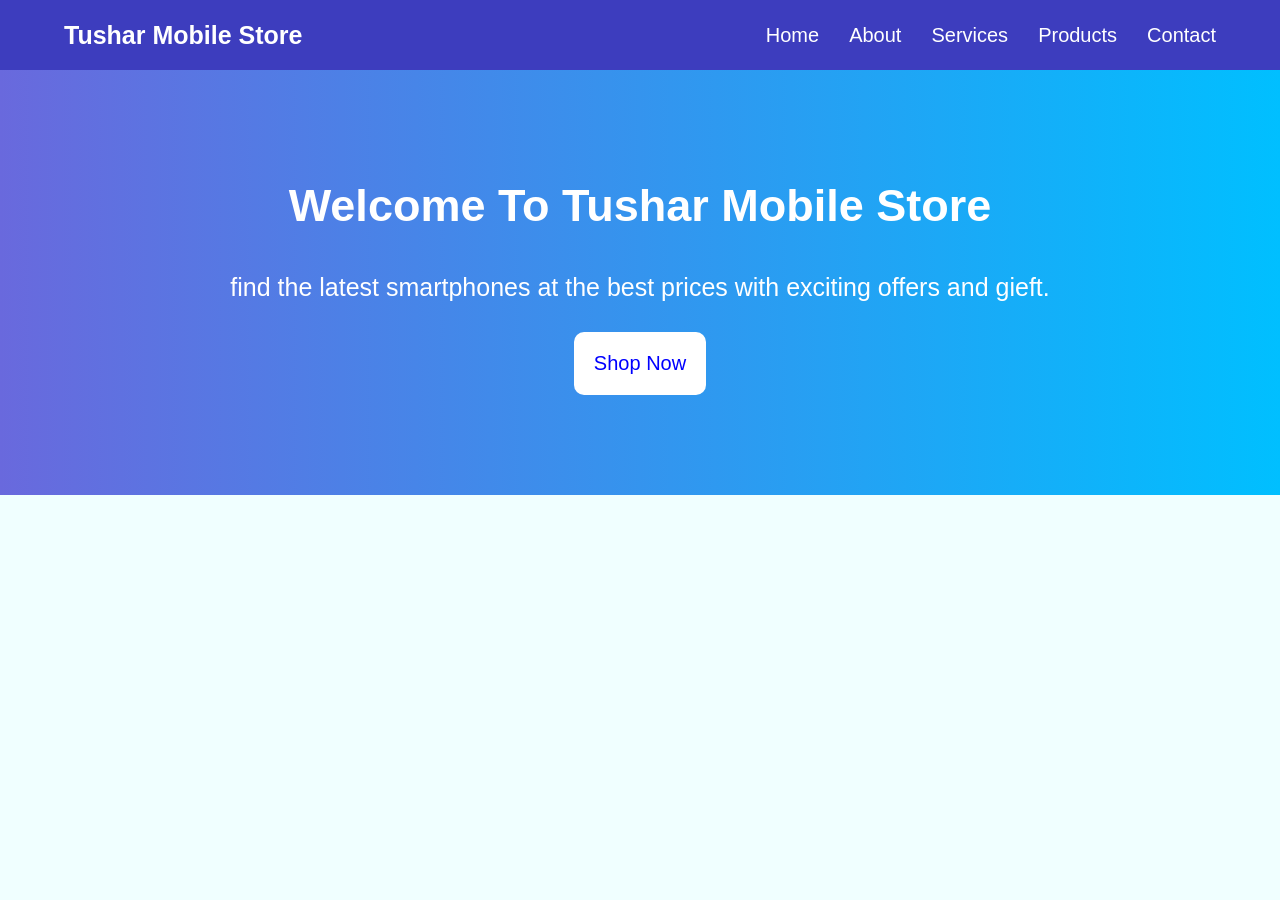
==== index.html @ df390cc0 "1st day" ====
<!DOCTYPE html>
<html lang="en">
<head>
    <meta charset="UTF-8">
    <meta name="viewport" content="width=device-width, initial-scale=1.0">
    <title>LANDING PAGE</title>
    <link rel="stylesheet" href="style.css">
</head>
<body>
    
    <header>
         <nav>
            <h2 class="logo">Tushar Mobile Store</h2>
             <ul>
                <li><a href="#">Home</a></li>
                <li><a href="#about">About</a></li>
                <li><a href="#services">Services</a></li>
                <li><a href="#products">Products</a></li>
                <li><a href="#contact">Contact</a></li>

             </ul>
         </nav>
    </header>

    <section class="hero">
        <div>
            <h1>Welcome To Tushar Mobile Store</h1>

            <P>find the latest smartphones at the best prices with exciting offers and gieft.</P>

             <button class="my-button">Shop Now</button>

        </div>
    </section>
</body>
</html>
---- style.css ----
*{
    margin: 0;
    padding: 0;
    box-sizing: border-box;
}
body{
    font-family: Arial, Helvetica, sans-serif;
    line-height: 1.6;
    background-color: azure;
}
header{
    background-color: rgb(61, 61, 190);
    color: white;
    padding: 15px 0;
    position: sticky;
    top: 0;
}
nav{
    width: 90%;
    display: flex;
    justify-content:space-between;
    margin: auto;
    align-items: center;
}
.logo{
    font-size: 25px;
}
nav ul{
    display: flex;
    list-style: none;
}
nav ul li{
     margin-left: 30px;
}
nav ul li a{
    color: white;
    text-decoration: none;
    font-size: 20px;
    transition: 0.2s;

}
nav ul li a:hover{
    color:greenyellow;
}
.hero{
    background: linear-gradient(to right,rgb(105, 105, 221),#00bfff);
    color: white;
    text-align: center;
    padding:100px 20px ;
}

.hero h1{
    font-size: 45px;
    margin-bottom:25px;
}
.hero p{
    font-size: 25px;
    margin-bottom: 25px;

}
.my-button{
    background-color:white;
    color: blue;
    cursor: pointer;
    border-radius: 10px;
    border: none;
    padding: 20px 20px;
    font-size: 20px;
    transition: 0.3s;
}

.my-button:hover{
    background: yellowgreen;
    color:black;

}
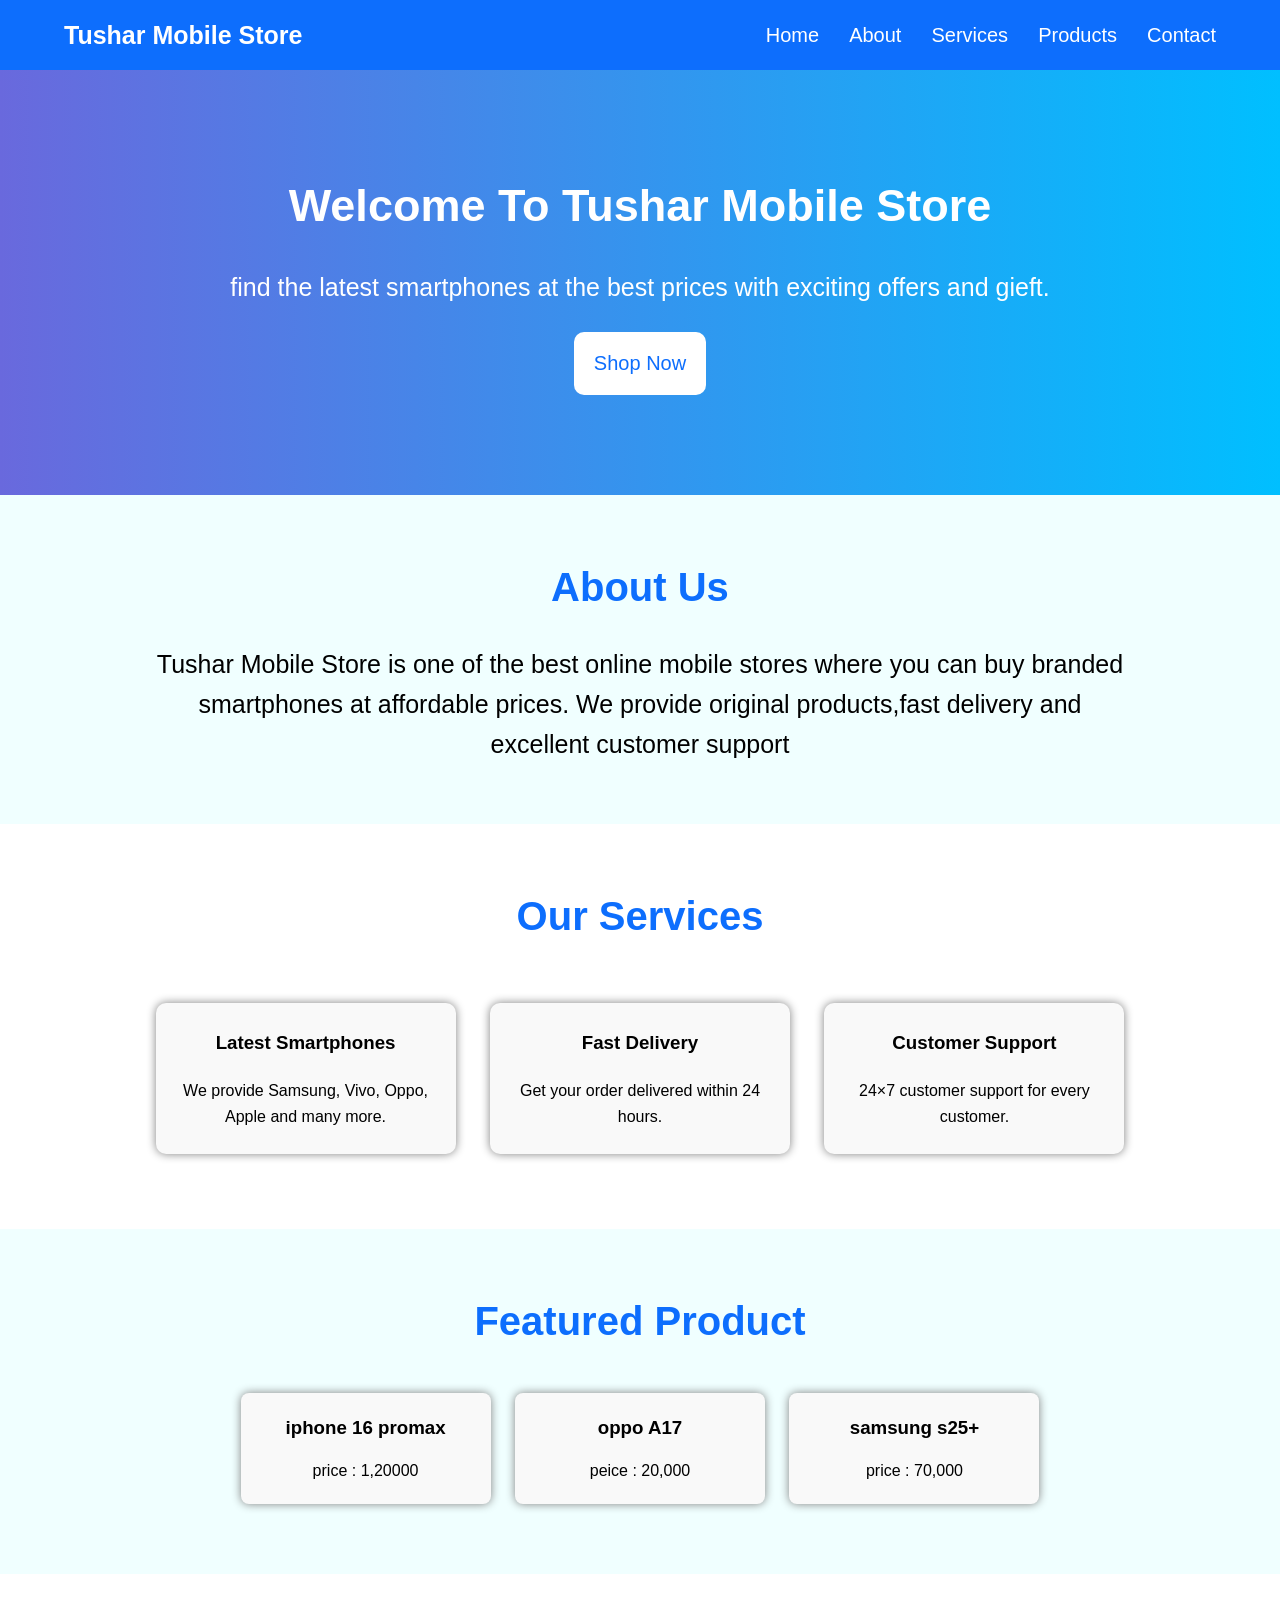
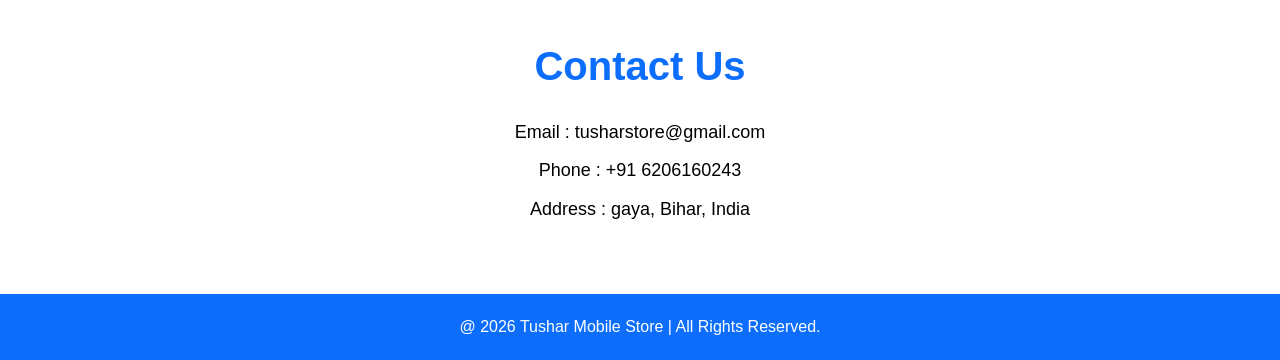
==== commit f1342f49: "complete landing page" ====
--- a/index.html
+++ b/index.html
@@ -29,8 +29,86 @@
             <P>find the latest smartphones at the best prices with exciting offers and gieft.</P>
 
              <button class="my-button">Shop Now</button>
+        </div>
+    </section>
+
+    <section class="about">
+
+        <h2 id="heading">About Us</h2>
+        <p>Tushar Mobile Store is one of the best online mobile stores where you can buy branded smartphones at affordable prices. We provide original products,fast delivery and excellent customer support</p>
+
+    </section>
+     <section class="services">
+
+        <h2 id="service-heading">Our Services</h2>
+
+        <div class="service-box">
+
+            <h3 class="service-h3"> Latest Smartphones</h3>
+
+            <p>We provide Samsung, Vivo, Oppo, Apple and many more.</p>
+
+        </div>
+
+        <div class="service-box">
+
+            <h3 class="service-h3">  Fast Delivery</h3>
+
+            <p>Get your order delivered within 24 hours.</p>
+
+        </div>
+
+        <div class="service-box">
+
+            <h3 class="service-h3"> Customer Support</h3>
+
+            <p>24×7 customer support for every customer.</p>
 
         </div>
     </section>
+              
+
+    <section class="Products">
+
+        <h2 id="feature-heading">Featured Product</h2>
+          <div class="product-box">
+
+             <h3 class="producth3">iphone 16 promax</h3>
+             <p>price : 1,20000</p>
+
+          </div>
+
+          <div class="product-box">
+            <h3 class="producth3">oppo A17</h3>
+            <p>peice : 20,000</p>
+            </div>
+
+          <div class="product-box">
+             <h3 class="producth3">samsung s25+</h3>
+             <p>price : 70,000</p>
+
+          </div>
+    </section>
+
+      <section  class="contact">
+
+        <h2>Contact Us</h2>
+
+        <p>Email : tusharstore@gmail.com</p>
+
+        <p>Phone : +91 6206160243</p>
+
+        <p>Address : gaya, Bihar, India</p>
+
+    </section>
+
+      <footer>
+
+        <p>
+            @ 2026 Tushar Mobile Store | All Rights Reserved.
+        </p>
+
+    </footer>
+
 </body>
 </html>
--- a/style.css
+++ b/style.css
@@ -9,7 +9,7 @@
     background-color: azure;
 }
 header{
-    background-color: rgb(61, 61, 190);
+    background-color:#0d6efd;
     color: white;
     padding: 15px 0;
     position: sticky;
@@ -60,7 +60,7 @@
 }
 .my-button{
     background-color:white;
-    color: blue;
+    color: #0d6efd;
     cursor: pointer;
     border-radius: 10px;
     border: none;
@@ -74,4 +74,127 @@
     color:black;
 
 }
-
+.about{
+  width: 80%;
+  text-align: center;
+  padding: 60px 20px;
+  margin: auto;
+
+}
+#heading{
+    font-size: 40px;
+    color: #0d6efd;
+    margin-bottom: 25px;
+}
+.about p{
+   font-size: 25px;  
+}
+.services{
+    padding: 60px 20px;
+    background: white;
+    text-align: center;
+    
+}
+#service-heading{
+    margin-bottom: 40px;
+    font-size: 40px;
+    color: #0d6efd;
+
+
+}
+.service-box{
+        
+    width: 300px;
+    display: inline-block;
+    margin: 15px;
+    background: #f9f9f9;
+    padding: 25px;
+    border-radius: 10px;
+    box-shadow: 0px 0px 10px gray;
+    transition: 0.3s;
+   
+}
+.service-h3{
+    margin-bottom: 20px;
+}
+.service-box:hover{
+    transform: translateY(-10px);
+}
+.Products{
+    padding: 60px 20px;
+    text-align: center;
+}
+#feature-heading{
+    color:#0d6efd;
+    font-size: 40px;
+    margin-bottom: 30px;
+}
+.product-box{
+    width: 250px;
+    display: inline-block;
+    margin: 10px;
+    background: #f9f9f9;
+    padding: 20px;
+    border-radius: 8px;
+    box-shadow: 0px 0px 10px gray;
+    transition: 0.3s;
+
+}
+.producth3{
+    margin-bottom: 15px;
+}
+.product-box:hover{
+    transform: translateY(-10px);
+}
+.contact{
+    background: white;
+    text-align: center;
+    padding: 60px 20px;
+}
+
+.contact h2{
+    color: #0d6efd;
+    margin-bottom: 20px;
+    font-size: 40px;
+}
+
+.contact p{
+    font-size: 18px;
+    margin: 10px;
+}
+footer{
+    background: #0d6efd;
+    color: white;
+    text-align: center;
+    padding: 20px;
+}
+@media(max-width:768px){
+
+    nav{
+        flex-direction: column;
+    }
+
+    nav ul{
+        flex-direction: column;
+        text-align: center;
+        margin-top: 15px;
+    }
+
+    nav ul li{
+        margin: 10px 0;
+    }
+
+    .hero h1{
+        font: size 35px;
+    }
+
+    .hero p{
+        font-size: 18px;
+    }
+
+    .service-box,
+    .product-box{
+        width: 90%;
+    }
+
+}
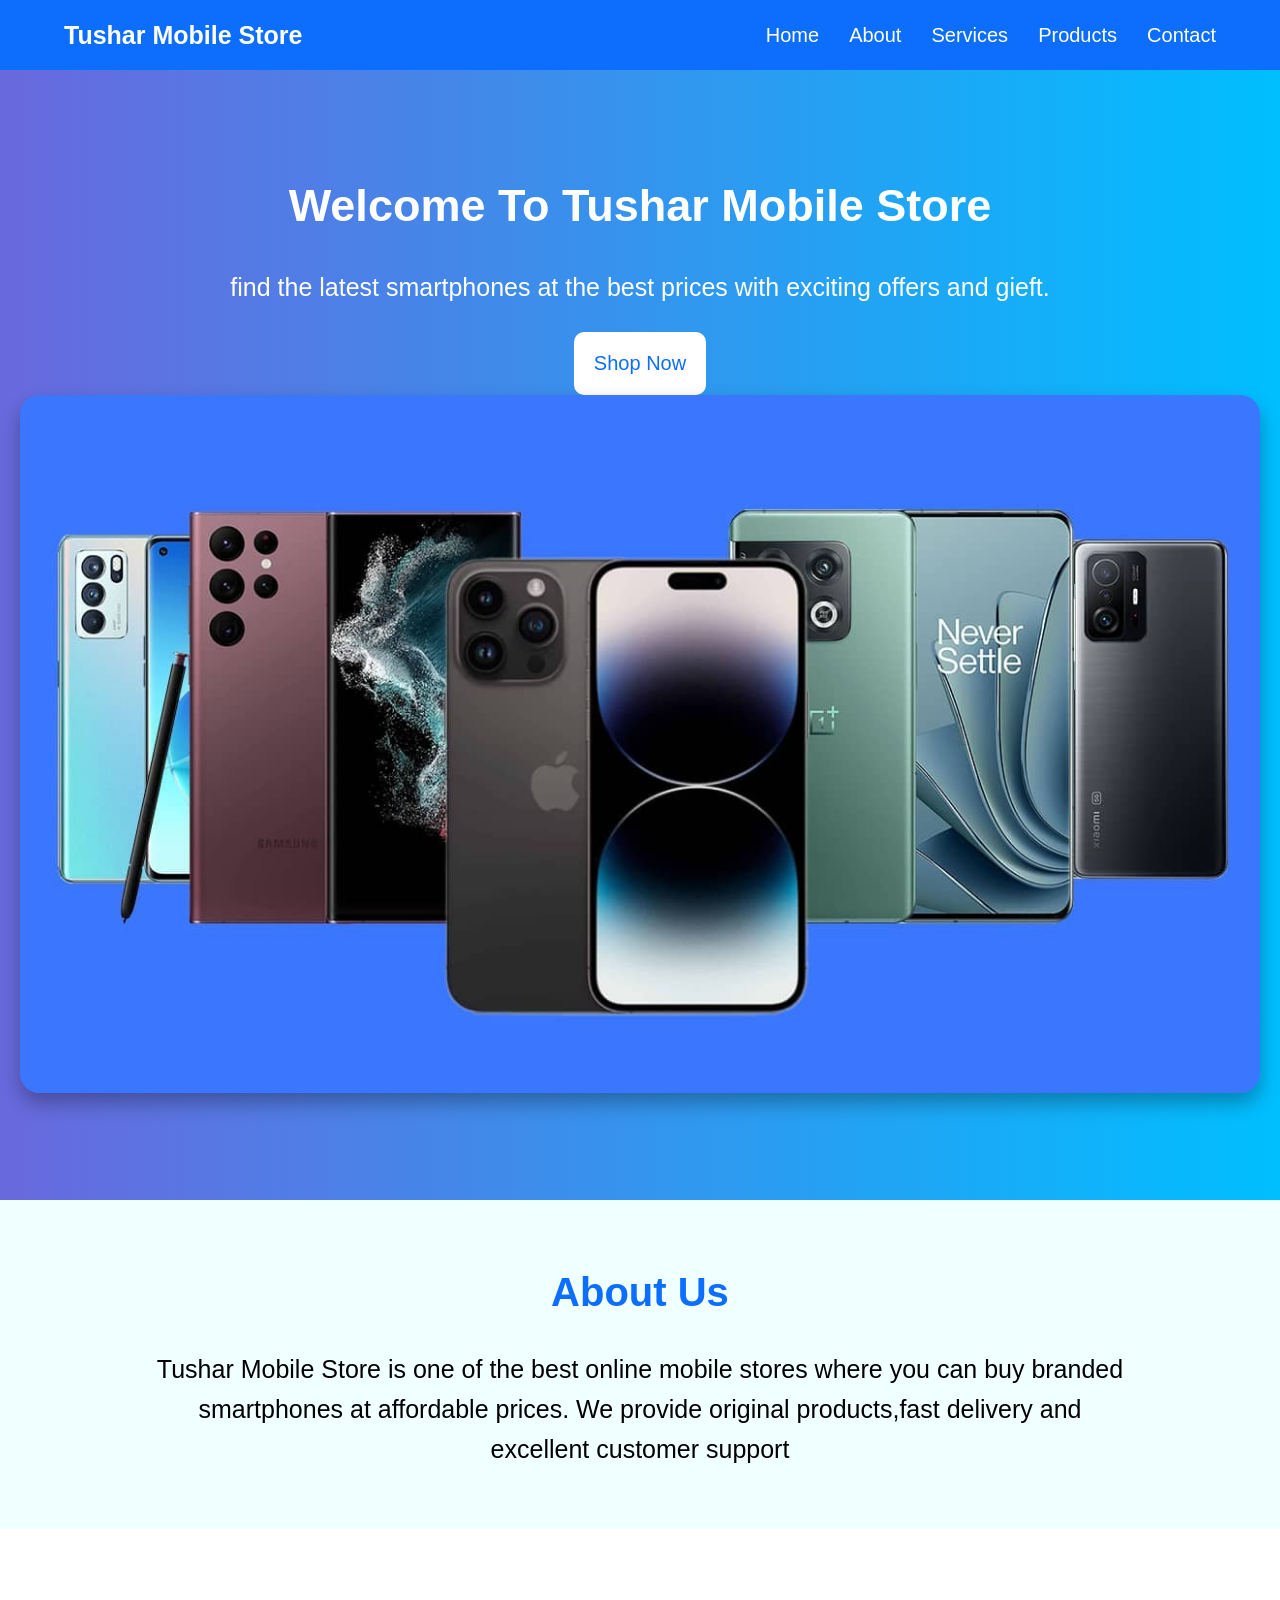
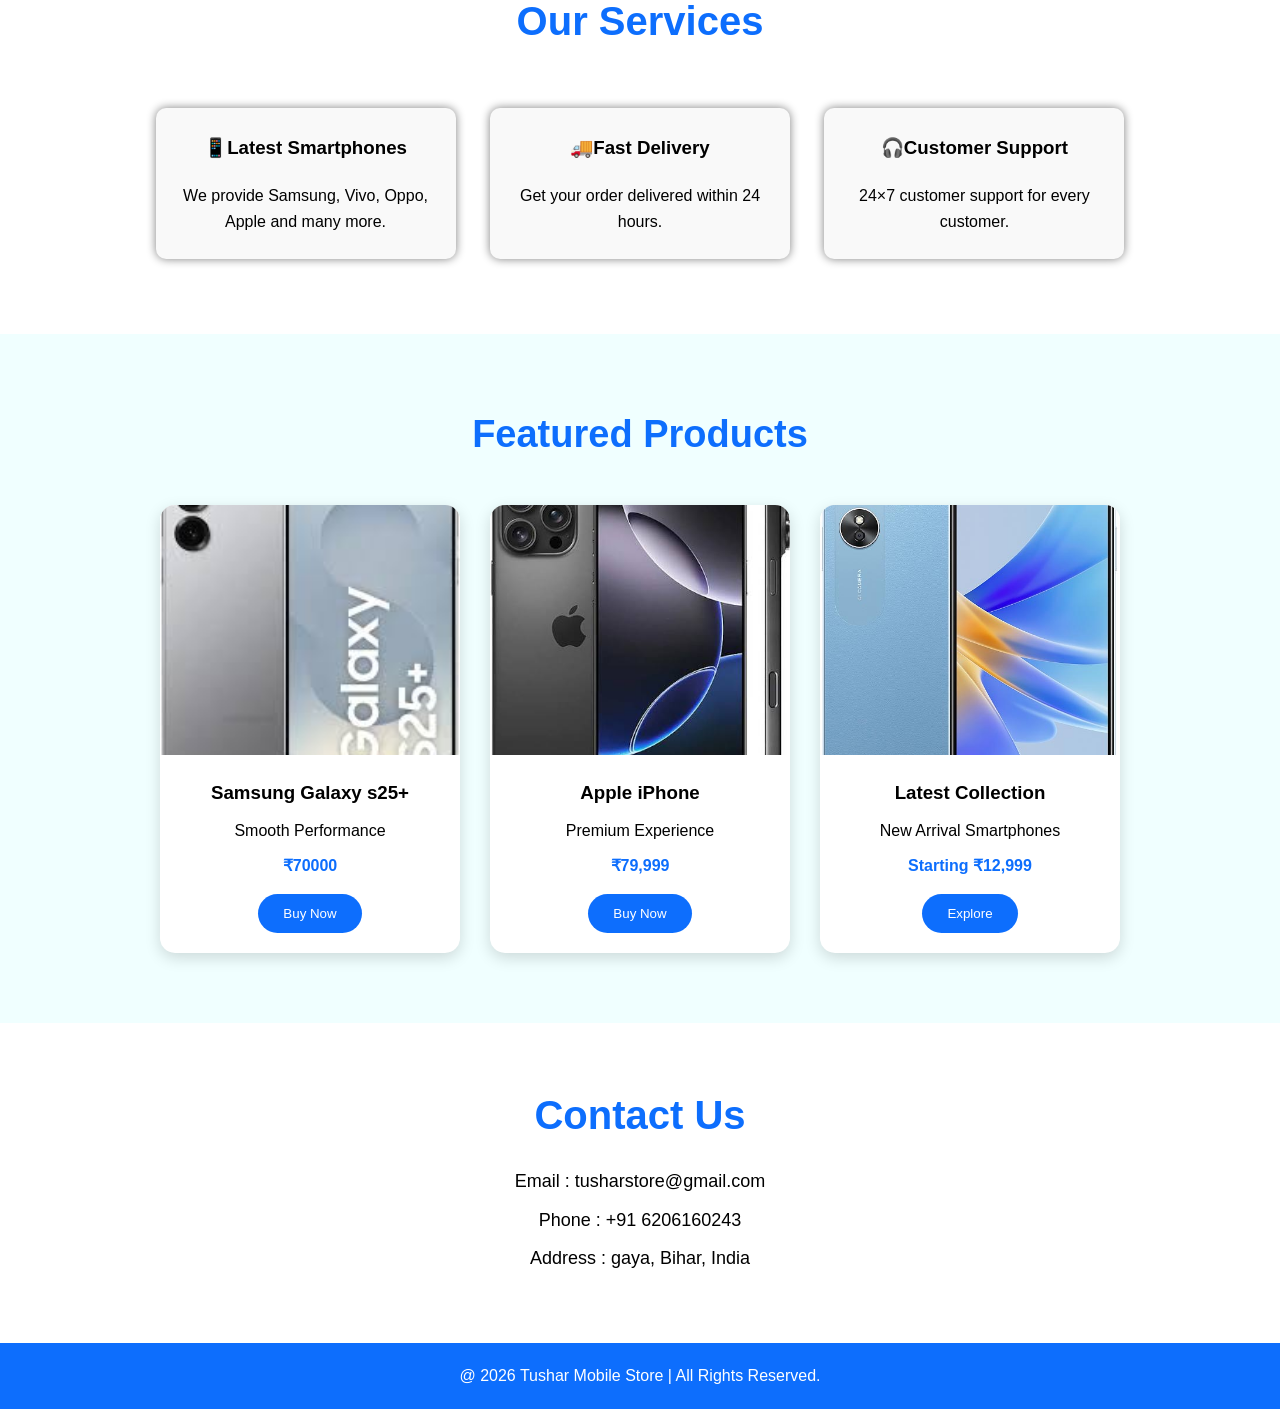
==== commit 999d2f9f: "add photo" ====
--- a/index.html
+++ b/index.html
@@ -21,6 +21,7 @@
              </ul>
          </nav>
     </header>
+    <!-- hero section -->
 
     <section class="hero">
         <div>
@@ -28,8 +29,15 @@
 
             <P>find the latest smartphones at the best prices with exciting offers and gieft.</P>
 
-             <button class="my-button">Shop Now</button>
+            <button class="my-button">Shop Now</button>
         </div>
+
+       <div class="hero-image">
+
+          <img src="images/hero.jpg" alt="All Mobile">
+
+        </div>
+
     </section>
 
     <section class="about">
@@ -38,13 +46,14 @@
         <p>Tushar Mobile Store is one of the best online mobile stores where you can buy branded smartphones at affordable prices. We provide original products,fast delivery and excellent customer support</p>
 
     </section>
+    <!-- service section -->
      <section class="services">
 
         <h2 id="service-heading">Our Services</h2>
 
         <div class="service-box">
-
-            <h3 class="service-h3"> Latest Smartphones</h3>
+              
+            <h3 class="service-h3">📱Latest Smartphones</h3>
 
             <p>We provide Samsung, Vivo, Oppo, Apple and many more.</p>
 
@@ -52,7 +61,7 @@
 
         <div class="service-box">
 
-            <h3 class="service-h3">  Fast Delivery</h3>
+            <h3 class="service-h3">🚚Fast Delivery</h3>
 
             <p>Get your order delivered within 24 hours.</p>
 
@@ -60,36 +69,81 @@
 
         <div class="service-box">
 
-            <h3 class="service-h3"> Customer Support</h3>
+            <h3 class="service-h3"> 🎧Customer Support</h3>
 
-            <p>24×7 customer support for every customer.</p>
+            <p> 24×7 customer support for every customer.</p>
 
         </div>
     </section>
+
+    <!-- product section -->
               
+   <section class="products" id="products">
+         
+    <h2>Featured Products</h2>
 
-    <section class="Products">
+    <div class="product-container">
 
-        <h2 id="feature-heading">Featured Product</h2>
-          <div class="product-box">
+    <div class="product-card">
 
-             <h3 class="producth3">iphone 16 promax</h3>
-             <p>price : 1,20000</p>
+    <img src="images/samsung.jpg" alt="Samsung">
 
-          </div>
+    <h3>Samsung Galaxy s25+</h3>
 
-          <div class="product-box">
-            <h3 class="producth3">oppo A17</h3>
-            <p>peice : 20,000</p>
-            </div>
+    <p>
 
-          <div class="product-box">
-             <h3 class="producth3">samsung s25+</h3>
-             <p>price : 70,000</p>
+    Smooth Performance
 
-          </div>
-    </section>
+   </p>
 
+   <h4>₹70000</h4>
+
+   <button>Buy Now</button>
+
+   </div>
+
+   <div class="product-card">
+
+        <img src="images/iphone.jpg" alt="iPhone">
+
+        <h3>Apple iPhone</h3>
+
+       <p>
+
+       Premium Experience
+
+       </p>
+
+      <h4>₹79,999</h4>
+
+      <button>Buy Now</button>
+
+      </div>
+
+      <div class="product-card">
+
+      <img src="images/oppo-a17.jpg" alt="Mobiles">
+
+      <h3>Latest Collection</h3>
+
+      <p>
+
+      New Arrival Smartphones
+
+      </p>
+
+      <h4>Starting ₹12,999</h4>
+
+      <button>Explore</button>
+
+     </div>
+
+     </div>
+
+   </section>
+
+     
+   <!-- contact section -->
       <section  class="contact">
 
         <h2>Contact Us</h2>
--- a/style.css
+++ b/style.css
@@ -73,6 +73,17 @@
     background: yellowgreen;
     color:black;
 
+}
+.hero-image{
+    flex:1;
+    text-align:center;
+}
+
+.hero-image img{
+    width:90%px;
+    max-width:100%;
+    border-radius:20px;
+    box-shadow:0 10px 20px rgba(0,0,0,.3);
 }
 .about{
   width: 80%;
@@ -120,32 +131,77 @@
 .service-box:hover{
     transform: translateY(-10px);
 }
+.products{
+    padding:70px 10%;
+}
+
+.products h2{
+    text-align:center;
+    color:#0d6efd;
+    font-size:38px;
+    margin-bottom:40px;
+}
+
+.product-container{
+    display:flex;
+    justify-content:center;
+    gap:30px;
+    flex-wrap:wrap;
+}
+
+.product-card{
+    background:white;
+    width:300px;
+    border-radius:15px;
+    overflow:hidden;
+    box-shadow:0 5px 15px rgba(0,0,0,.15);
+    text-align:center;
+    transition:.4s;
+}
+
+.product-card:hover{
+    transform:scale(1.05);
+}
+
+.product-card img{
+    width:100%;
+    height:250px;
+    object-fit:cover;
+}
+
+.product-card h3{
+    margin-top:15px;
+}
+
+.product-card p{
+    margin:10px;
+}
+
+.product-card h4{
+    color:#0d6efd;
+    margin-bottom:15px;
+}
+
+.product-card button{
+    margin-bottom:20px;
+    padding:12px 25px;
+    border:none;
+    background:#0d6efd;
+    color:white;
+    border-radius:25px;
+    cursor:pointer;
+    transition:.3s;
+}
+
+.product-card button:hover{
+    background:black;
+}
+
 .Products{
     padding: 60px 20px;
     text-align: center;
 }
-#feature-heading{
-    color:#0d6efd;
-    font-size: 40px;
-    margin-bottom: 30px;
-}
-.product-box{
-    width: 250px;
-    display: inline-block;
-    margin: 10px;
-    background: #f9f9f9;
-    padding: 20px;
-    border-radius: 8px;
-    box-shadow: 0px 0px 10px gray;
-    transition: 0.3s;
-
-}
-.producth3{
-    margin-bottom: 15px;
-}
-.product-box:hover{
-    transform: translateY(-10px);
-}
+
 .contact{
     background: white;
     text-align: center;
@@ -196,5 +252,12 @@
     .product-box{
         width: 90%;
     }
-
-}+    
+    .hero-image{
+    margin-top:40px;
+    }
+
+    .hero-image img{
+     width:280px;
+    }
+  }
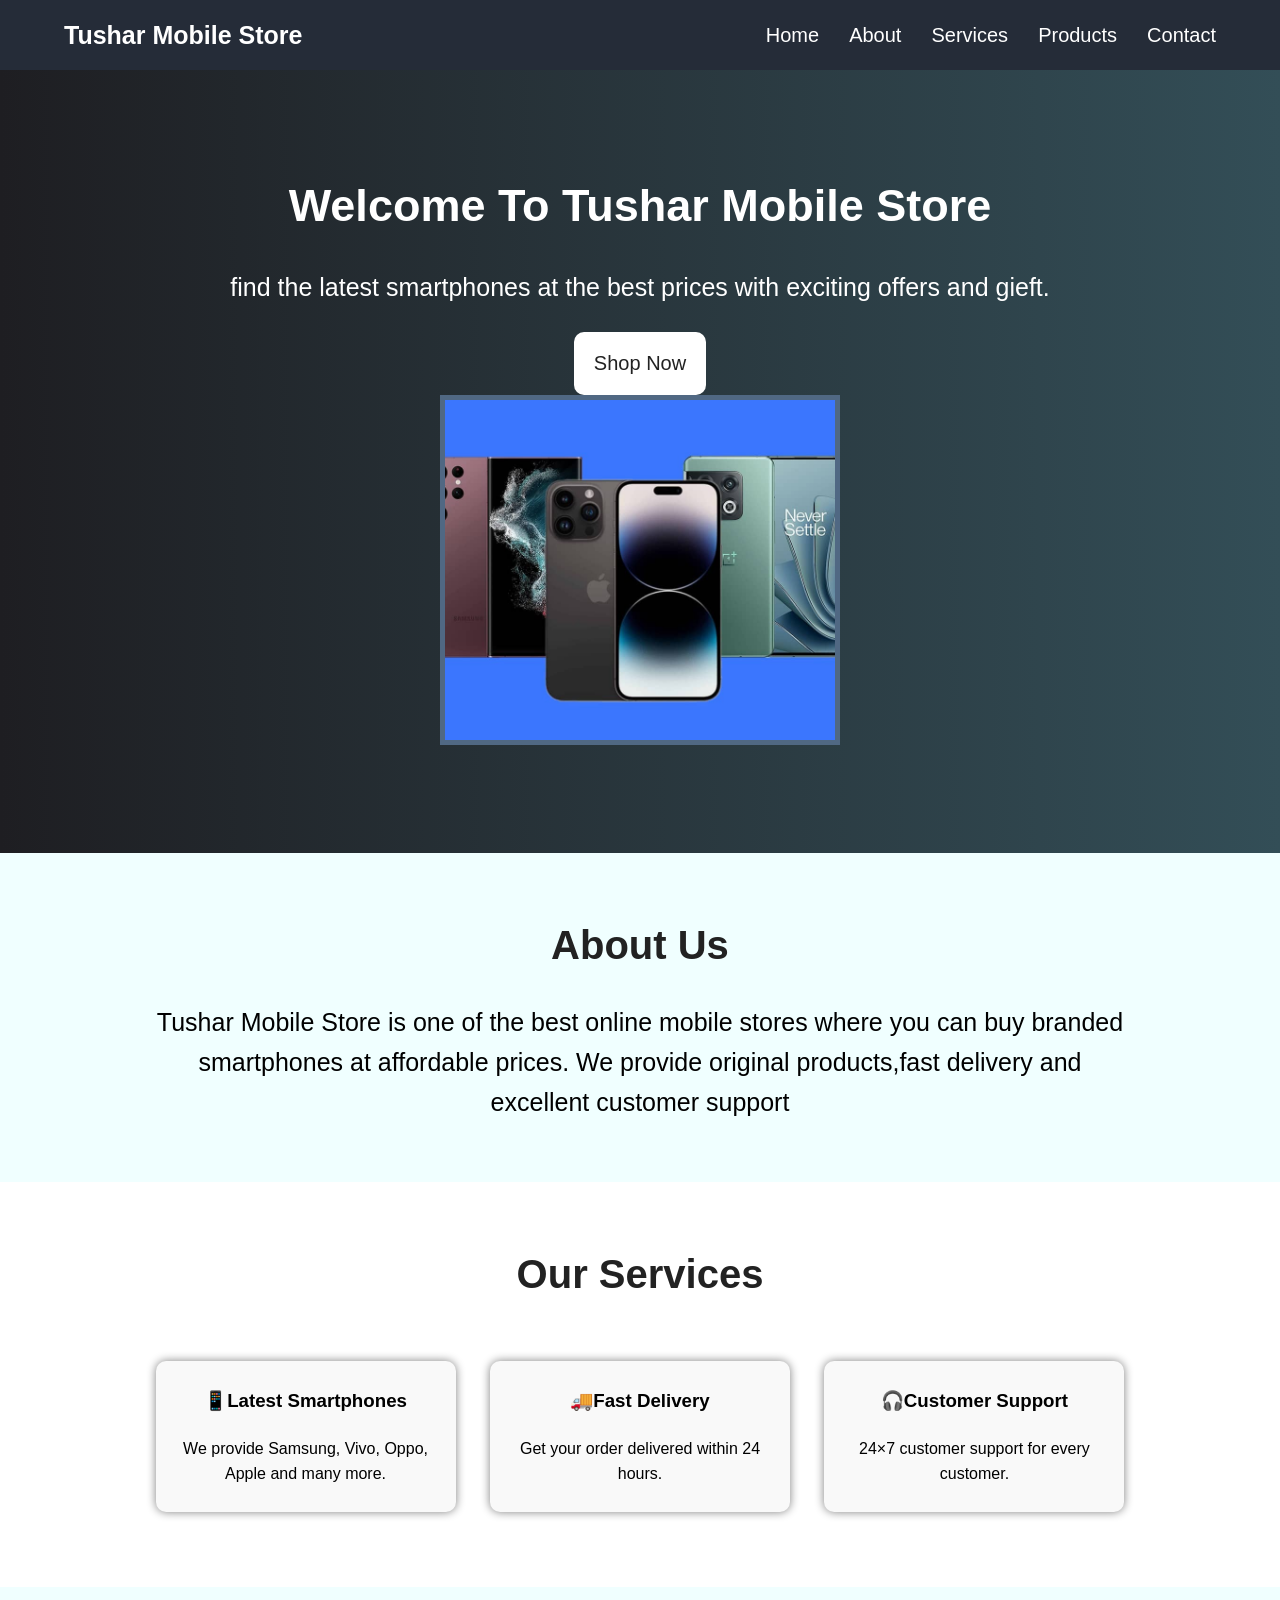
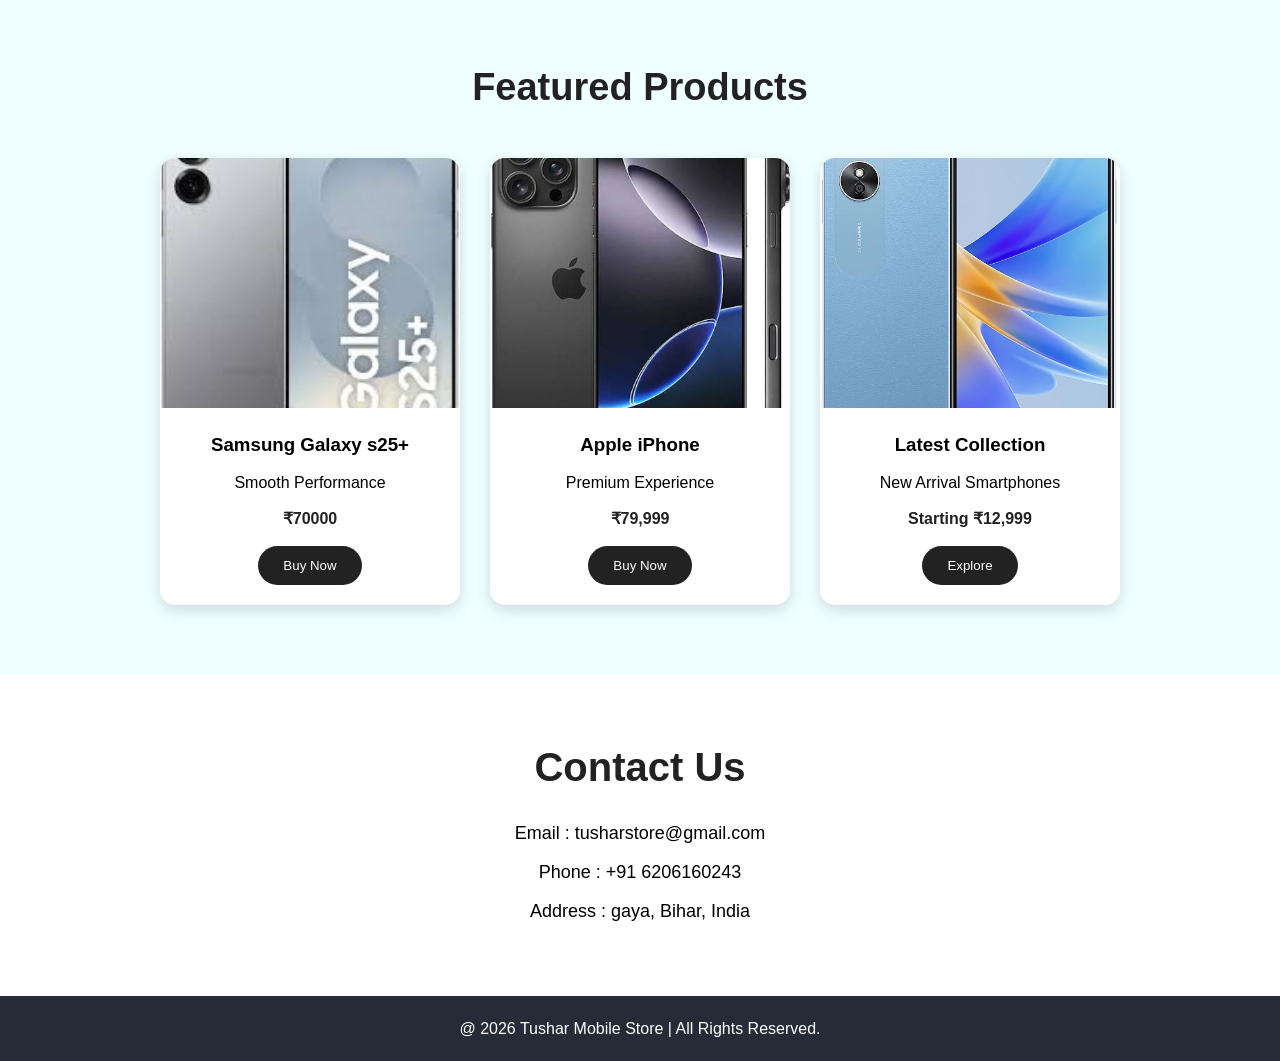
==== commit a5e7cb1a: "modified" ====
--- a/index.html
+++ b/index.html
@@ -12,7 +12,7 @@
          <nav>
             <h2 class="logo">Tushar Mobile Store</h2>
              <ul>
-                <li><a href="#">Home</a></li>
+                <li><a href="#home">Home</a></li>
                 <li><a href="#about">About</a></li>
                 <li><a href="#services">Services</a></li>
                 <li><a href="#products">Products</a></li>
@@ -23,7 +23,7 @@
     </header>
     <!-- hero section -->
 
-    <section class="hero">
+    <section id="home" class="hero">
         <div>
             <h1>Welcome To Tushar Mobile Store</h1>
 
@@ -40,14 +40,14 @@
 
     </section>
 
-    <section class="about">
+    <section id="about" class="about">
 
         <h2 id="heading">About Us</h2>
         <p>Tushar Mobile Store is one of the best online mobile stores where you can buy branded smartphones at affordable prices. We provide original products,fast delivery and excellent customer support</p>
 
     </section>
     <!-- service section -->
-     <section class="services">
+     <section id="services" class="services">
 
         <h2 id="service-heading">Our Services</h2>
 
@@ -144,7 +144,7 @@
 
      
    <!-- contact section -->
-      <section  class="contact">
+      <section id="contact" class="contact">
 
         <h2>Contact Us</h2>
 
--- a/style.css
+++ b/style.css
@@ -3,13 +3,16 @@
     padding: 0;
     box-sizing: border-box;
 }
+html{
+    scroll-behavior: smooth;
+}
 body{
     font-family: Arial, Helvetica, sans-serif;
     line-height: 1.6;
     background-color: azure;
 }
 header{
-    background-color:#0d6efd;
+    background-color:#252c38;
     color: white;
     padding: 15px 0;
     position: sticky;
@@ -43,7 +46,7 @@
     color:greenyellow;
 }
 .hero{
-    background: linear-gradient(to right,rgb(105, 105, 221),#00bfff);
+    background: linear-gradient(to right,rgb(30, 30, 34),#334e57);
     color: white;
     text-align: center;
     padding:100px 20px ;
@@ -60,7 +63,7 @@
 }
 .my-button{
     background-color:white;
-    color: #0d6efd;
+    color:#222;
     cursor: pointer;
     border-radius: 10px;
     border: none;
@@ -80,10 +83,12 @@
 }
 
 .hero-image img{
-    width:90%px;
-    max-width:100%;
-    border-radius:20px;
-    box-shadow:0 10px 20px rgba(0,0,0,.3);
+    height: 350px;
+    width: 400px;
+    object-fit: cover;
+    border: 5px solid #506883;
+    transition: 0.4s;
+
 }
 .about{
   width: 80%;
@@ -94,7 +99,7 @@
 }
 #heading{
     font-size: 40px;
-    color: #0d6efd;
+    color:#222;
     margin-bottom: 25px;
 }
 .about p{
@@ -109,7 +114,7 @@
 #service-heading{
     margin-bottom: 40px;
     font-size: 40px;
-    color: #0d6efd;
+    color: #222;
 
 
 }
@@ -137,7 +142,7 @@
 
 .products h2{
     text-align:center;
-    color:#0d6efd;
+    color:#222;
     font-size:38px;
     margin-bottom:40px;
 }
@@ -178,7 +183,7 @@
 }
 
 .product-card h4{
-    color:#0d6efd;
+    color:#222;
     margin-bottom:15px;
 }
 
@@ -186,7 +191,7 @@
     margin-bottom:20px;
     padding:12px 25px;
     border:none;
-    background:#0d6efd;
+    background:#222;
     color:white;
     border-radius:25px;
     cursor:pointer;
@@ -209,7 +214,7 @@
 }
 
 .contact h2{
-    color: #0d6efd;
+    color:#222;
     margin-bottom: 20px;
     font-size: 40px;
 }
@@ -219,7 +224,7 @@
     margin: 10px;
 }
 footer{
-    background: #0d6efd;
+    background: #252c38;
     color: white;
     text-align: center;
     padding: 20px;
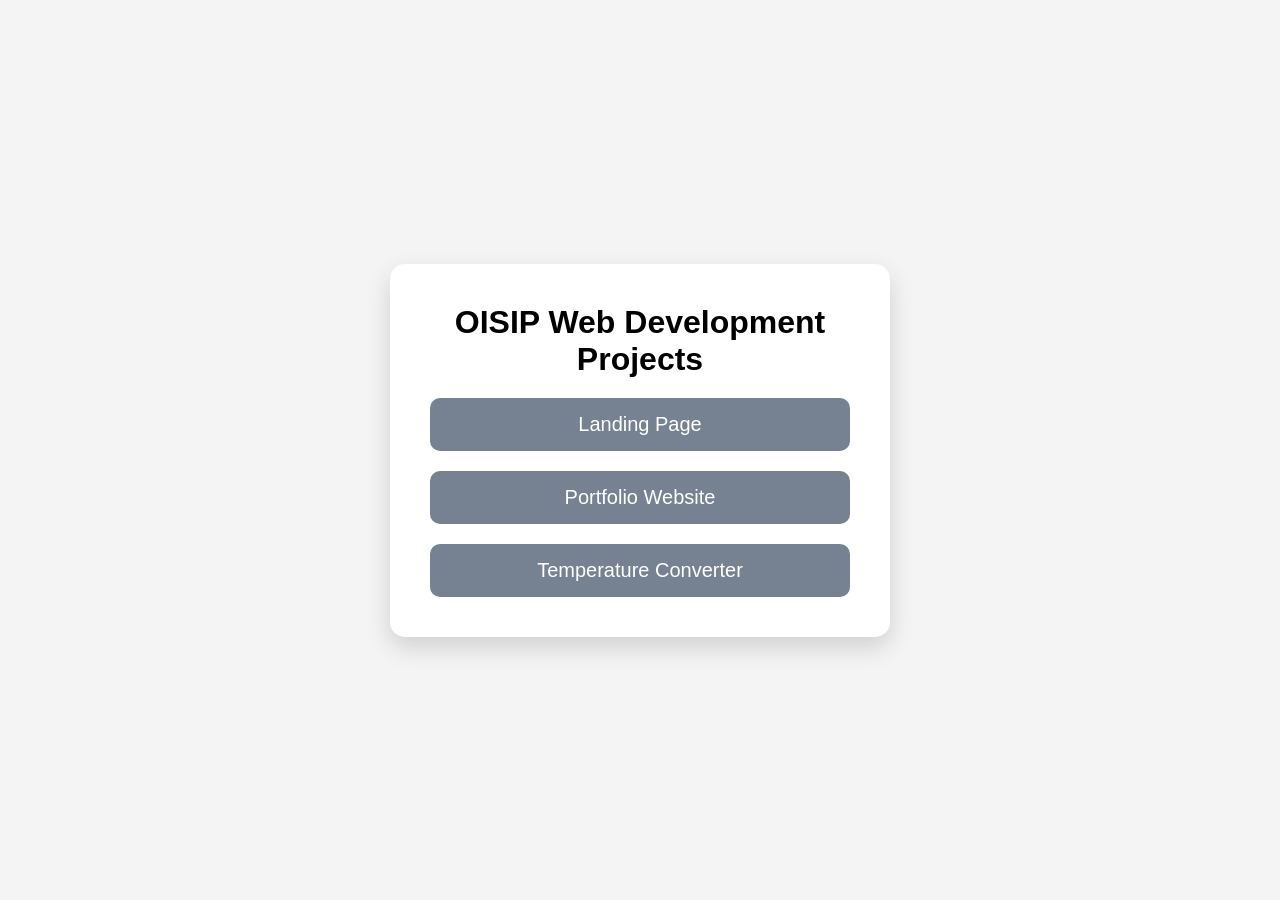
==== commit dd54778e: "complete internship" ====
--- a/index.html
+++ b/index.html
@@ -3,166 +3,35 @@
 <head>
     <meta charset="UTF-8">
     <meta name="viewport" content="width=device-width, initial-scale=1.0">
-    <title>LANDING PAGE</title>
+    <title>OIBSIP Project</title>
     <link rel="stylesheet" href="style.css">
 </head>
 <body>
     
-    <header>
-         <nav>
-            <h2 class="logo">Tushar Mobile Store</h2>
-             <ul>
-                <li><a href="#home">Home</a></li>
-                <li><a href="#about">About</a></li>
-                <li><a href="#services">Services</a></li>
-                <li><a href="#products">Products</a></li>
-                <li><a href="#contact">Contact</a></li>
+    <div class="container">
 
-             </ul>
-         </nav>
-    </header>
-    <!-- hero section -->
+        <h1>OISIP Web Development Projects</h1>
 
-    <section id="home" class="hero">
-        <div>
-            <h1>Welcome To Tushar Mobile Store</h1>
+        <div class="project-list">
 
-            <P>find the latest smartphones at the best prices with exciting offers and gieft.</P>
+            <a href="Task1/index.html">
 
-            <button class="my-button">Shop Now</button>
+                Landing Page
+                
+            </a>
+
+            <a href="Task2/index.html">
+
+                Portfolio Website
+
+            </a>
+
+            <a href="Task3/index.html">
+
+                Temperature Converter
+
+            </a>
         </div>
-
-       <div class="hero-image">
-
-          <img src="images/hero.jpg" alt="All Mobile">
-
-        </div>
-
-    </section>
-
-    <section id="about" class="about">
-
-        <h2 id="heading">About Us</h2>
-        <p>Tushar Mobile Store is one of the best online mobile stores where you can buy branded smartphones at affordable prices. We provide original products,fast delivery and excellent customer support</p>
-
-    </section>
-    <!-- service section -->
-     <section id="services" class="services">
-
-        <h2 id="service-heading">Our Services</h2>
-
-        <div class="service-box">
-              
-            <h3 class="service-h3">📱Latest Smartphones</h3>
-
-            <p>We provide Samsung, Vivo, Oppo, Apple and many more.</p>
-
-        </div>
-
-        <div class="service-box">
-
-            <h3 class="service-h3">🚚Fast Delivery</h3>
-
-            <p>Get your order delivered within 24 hours.</p>
-
-        </div>
-
-        <div class="service-box">
-
-            <h3 class="service-h3"> 🎧Customer Support</h3>
-
-            <p> 24×7 customer support for every customer.</p>
-
-        </div>
-    </section>
-
-    <!-- product section -->
-              
-   <section class="products" id="products">
-         
-    <h2>Featured Products</h2>
-
-    <div class="product-container">
-
-    <div class="product-card">
-
-    <img src="images/samsung.jpg" alt="Samsung">
-
-    <h3>Samsung Galaxy s25+</h3>
-
-    <p>
-
-    Smooth Performance
-
-   </p>
-
-   <h4>₹70000</h4>
-
-   <button>Buy Now</button>
-
-   </div>
-
-   <div class="product-card">
-
-        <img src="images/iphone.jpg" alt="iPhone">
-
-        <h3>Apple iPhone</h3>
-
-       <p>
-
-       Premium Experience
-
-       </p>
-
-      <h4>₹79,999</h4>
-
-      <button>Buy Now</button>
-
-      </div>
-
-      <div class="product-card">
-
-      <img src="images/oppo-a17.jpg" alt="Mobiles">
-
-      <h3>Latest Collection</h3>
-
-      <p>
-
-      New Arrival Smartphones
-
-      </p>
-
-      <h4>Starting ₹12,999</h4>
-
-      <button>Explore</button>
-
-     </div>
-
-     </div>
-
-   </section>
-
-     
-   <!-- contact section -->
-      <section id="contact" class="contact">
-
-        <h2>Contact Us</h2>
-
-        <p>Email : tusharstore@gmail.com</p>
-
-        <p>Phone : +91 6206160243</p>
-
-        <p>Address : gaya, Bihar, India</p>
-
-    </section>
-
-      <footer>
-
-        <p>
-            @ 2026 Tushar Mobile Store | All Rights Reserved.
-        </p>
-
-    </footer>
-
+    </div>
 </body>
 </html>
--- a/style.css
+++ b/style.css
@@ -1,268 +1,85 @@
 *{
-    margin: 0;
-    padding: 0;
-    box-sizing: border-box;
+    margin:0;
+    padding:0;
+    box-sizing:border-box;
 }
-html{
-    scroll-behavior: smooth;
-}
+
 body{
-    font-family: Arial, Helvetica, sans-serif;
-    line-height: 1.6;
-    background-color: azure;
-}
-header{
-    background-color:#252c38;
-    color: white;
-    padding: 15px 0;
-    position: sticky;
-    top: 0;
-}
-nav{
-    width: 90%;
-    display: flex;
-    justify-content:space-between;
-    margin: auto;
-    align-items: center;
-}
-.logo{
-    font-size: 25px;
-}
-nav ul{
-    display: flex;
-    list-style: none;
-}
-nav ul li{
-     margin-left: 30px;
-}
-nav ul li a{
-    color: white;
-    text-decoration: none;
-    font-size: 20px;
-    transition: 0.2s;
+
+    font-family:Arial,Helvetica,sans-serif;
+
+    background:#f4f4f4;
+
+    display:flex;
+
+    justify-content:center;
+
+    align-items:center;
+
+    min-height:100vh;
 
 }
-nav ul li a:hover{
-    color:greenyellow;
-}
-.hero{
-    background: linear-gradient(to right,rgb(30, 30, 34),#334e57);
-    color: white;
-    text-align: center;
-    padding:100px 20px ;
+
+.container{
+
+    width:500px;
+
+    background:white;
+
+    padding:40px;
+
+    border-radius:15px;
+
+    text-align:center;
+
+    box-shadow:0 10px 25px rgba(0,0,0,.15);
+
 }
 
-.hero h1{
-    font-size: 45px;
-    margin-bottom:25px;
-}
-.hero p{
-    font-size: 25px;
-    margin-bottom: 25px;
+h1{
+
+    margin-bottom:20px;
 
 }
-.my-button{
-    background-color:white;
-    color:#222;
-    cursor: pointer;
-    border-radius: 10px;
-    border: none;
-    padding: 20px 20px;
-    font-size: 20px;
-    transition: 0.3s;
+
+p{
+
+    margin-bottom:30px;
+
 }
 
-.my-button:hover{
-    background: yellowgreen;
-    color:black;
+.project-list{
+
+    display:flex;
+
+    flex-direction:column;
+
+    gap:20px;
 
 }
-.hero-image{
-    flex:1;
-    text-align:center;
+
+.project-list a{
+
+    text-decoration:none;
+
+    background:#768191;
+
+    color:white;
+
+    padding:15px;
+
+    border-radius:10px;
+
+    font-size:20px;
+
+    transition:.3s;
+
 }
 
-.hero-image img{
-    height: 350px;
-    width: 400px;
-    object-fit: cover;
-    border: 5px solid #506883;
-    transition: 0.4s;
+.project-list a:hover{
 
-}
-.about{
-  width: 80%;
-  text-align: center;
-  padding: 60px 20px;
-  margin: auto;
+    background:#084298;
 
-}
-#heading{
-    font-size: 40px;
-    color:#222;
-    margin-bottom: 25px;
-}
-.about p{
-   font-size: 25px;  
-}
-.services{
-    padding: 60px 20px;
-    background: white;
-    text-align: center;
-    
-}
-#service-heading{
-    margin-bottom: 40px;
-    font-size: 40px;
-    color: #222;
+    transform:scale(1.05);
 
-
-}
-.service-box{
-        
-    width: 300px;
-    display: inline-block;
-    margin: 15px;
-    background: #f9f9f9;
-    padding: 25px;
-    border-radius: 10px;
-    box-shadow: 0px 0px 10px gray;
-    transition: 0.3s;
-   
-}
-.service-h3{
-    margin-bottom: 20px;
-}
-.service-box:hover{
-    transform: translateY(-10px);
-}
-.products{
-    padding:70px 10%;
-}
-
-.products h2{
-    text-align:center;
-    color:#222;
-    font-size:38px;
-    margin-bottom:40px;
-}
-
-.product-container{
-    display:flex;
-    justify-content:center;
-    gap:30px;
-    flex-wrap:wrap;
-}
-
-.product-card{
-    background:white;
-    width:300px;
-    border-radius:15px;
-    overflow:hidden;
-    box-shadow:0 5px 15px rgba(0,0,0,.15);
-    text-align:center;
-    transition:.4s;
-}
-
-.product-card:hover{
-    transform:scale(1.05);
-}
-
-.product-card img{
-    width:100%;
-    height:250px;
-    object-fit:cover;
-}
-
-.product-card h3{
-    margin-top:15px;
-}
-
-.product-card p{
-    margin:10px;
-}
-
-.product-card h4{
-    color:#222;
-    margin-bottom:15px;
-}
-
-.product-card button{
-    margin-bottom:20px;
-    padding:12px 25px;
-    border:none;
-    background:#222;
-    color:white;
-    border-radius:25px;
-    cursor:pointer;
-    transition:.3s;
-}
-
-.product-card button:hover{
-    background:black;
-}
-
-.Products{
-    padding: 60px 20px;
-    text-align: center;
-}
-
-.contact{
-    background: white;
-    text-align: center;
-    padding: 60px 20px;
-}
-
-.contact h2{
-    color:#222;
-    margin-bottom: 20px;
-    font-size: 40px;
-}
-
-.contact p{
-    font-size: 18px;
-    margin: 10px;
-}
-footer{
-    background: #252c38;
-    color: white;
-    text-align: center;
-    padding: 20px;
-}
-@media(max-width:768px){
-
-    nav{
-        flex-direction: column;
-    }
-
-    nav ul{
-        flex-direction: column;
-        text-align: center;
-        margin-top: 15px;
-    }
-
-    nav ul li{
-        margin: 10px 0;
-    }
-
-    .hero h1{
-        font: size 35px;
-    }
-
-    .hero p{
-        font-size: 18px;
-    }
-
-    .service-box,
-    .product-box{
-        width: 90%;
-    }
-    
-    .hero-image{
-    margin-top:40px;
-    }
-
-    .hero-image img{
-     width:280px;
-    }
-  }
+}
